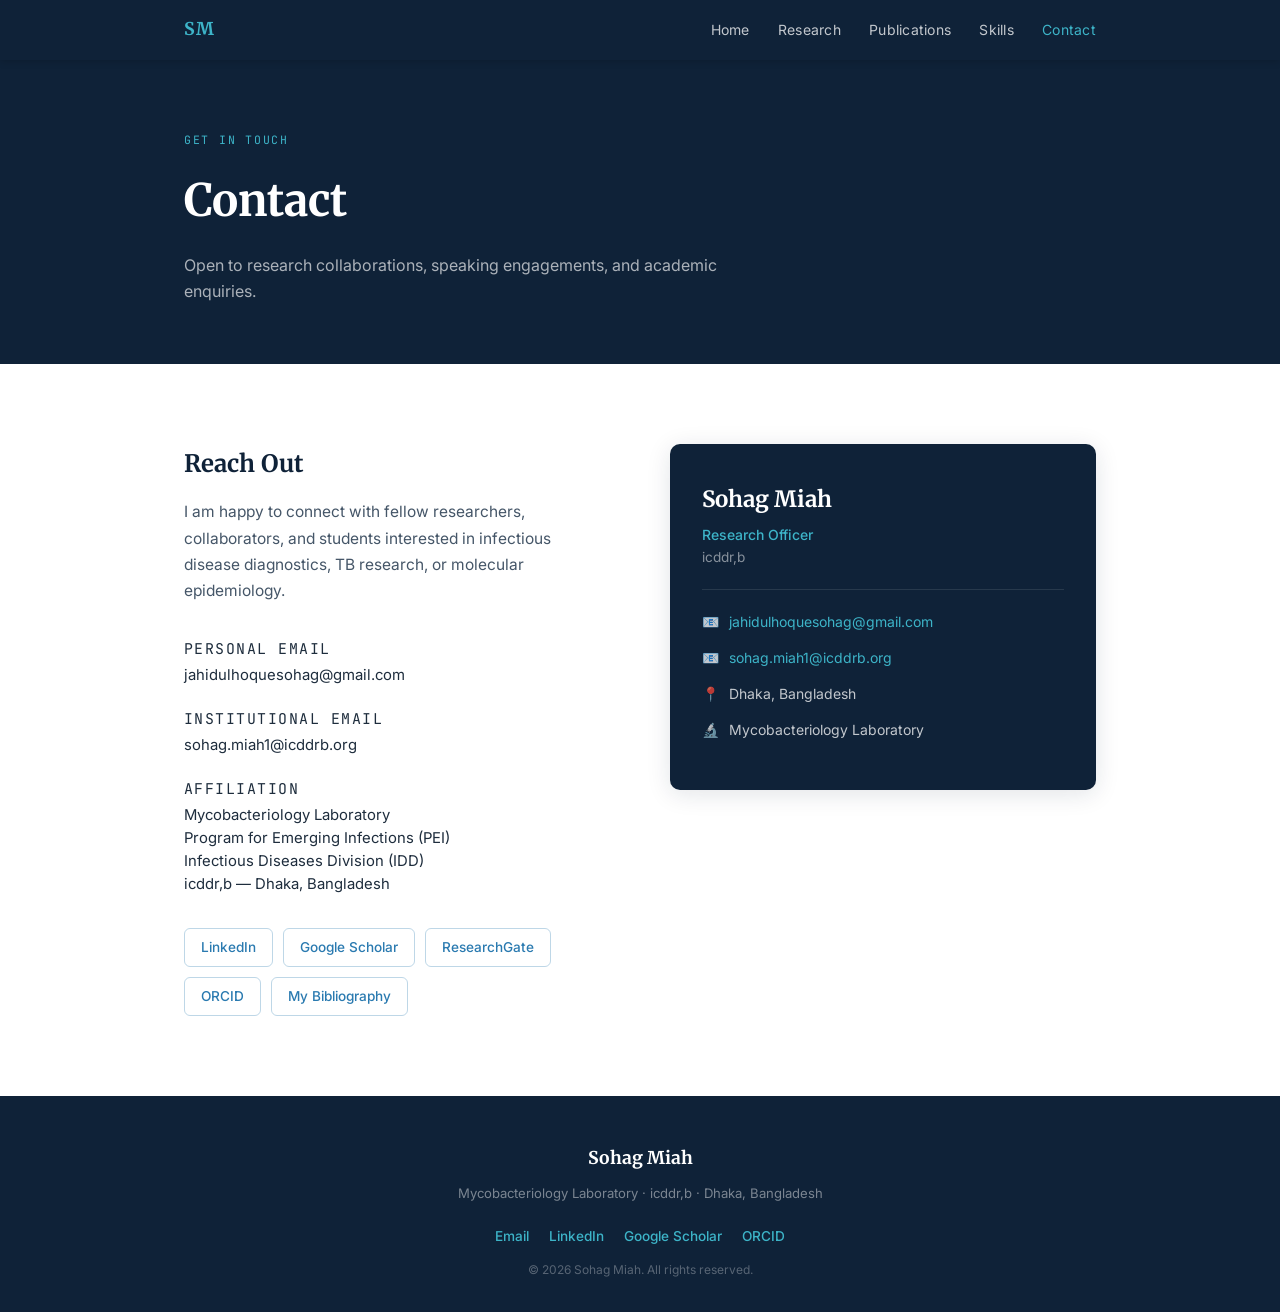
==== contact.html @ 63348c52 "Add files via upload" ====
<!DOCTYPE html>
<html lang="en">
<head>
  <meta charset="UTF-8" />
  <meta name="viewport" content="width=device-width, initial-scale=1.0"/>
  <title>Contact | Sohag Miah</title>
  <link rel="preconnect" href="https://fonts.googleapis.com">
  <link href="https://fonts.googleapis.com/css2?family=Merriweather:wght@300;400;700&family=Inter:wght@300;400;500;600&family=JetBrains+Mono:wght@400;500&display=swap" rel="stylesheet">
  <link rel="stylesheet" href="styles.css" />
</head>
<body>

  <header class="site-header">
    <nav class="nav-inner">
      <div class="nav-brand">SM</div>
      <ul class="nav-links">
        <li><a href="index.html">Home</a></li>
        <li><a href="research.html">Research</a></li>
        <li><a href="publications.html">Publications</a></li>
        <li><a href="skills.html">Skills</a></li>
        <li><a href="contact.html" class="active">Contact</a></li>
      </ul>
      <button class="nav-toggle" onclick="toggleMenu()">☰</button>
    </nav>
  </header>

  <section class="page-hero">
    <div class="container">
      <div class="section-eyebrow">Get in Touch</div>
      <h1>Contact</h1>
      <p class="page-subtitle">Open to research collaborations, speaking engagements, and academic enquiries.</p>
    </div>
  </section>

  <section class="section">
    <div class="container">
      <div class="contact-grid">

        <div class="contact-info">
          <h2>Reach Out</h2>
          <p>I am happy to connect with fellow researchers, collaborators, and students interested in infectious disease diagnostics, TB research, or molecular epidemiology.</p>

          <div class="contact-items">
            <div class="contact-item">
              <span class="contact-label">Personal Email</span>
              <a href="mailto:jahidulhoquesohag@gmail.com">jahidulhoquesohag@gmail.com</a>
            </div>
            <div class="contact-item">
              <span class="contact-label">Institutional Email</span>
              <a href="mailto:sohag.miah1@icddrb.org">sohag.miah1@icddrb.org</a>
            </div>
            <div class="contact-item">
              <span class="contact-label">Affiliation</span>
              <span>Mycobacteriology Laboratory<br>Program for Emerging Infections (PEI)<br>Infectious Diseases Division (IDD)<br>icddr,b — Dhaka, Bangladesh</span>
            </div>
          </div>

          <div class="social-links">
            <a href="#" class="social-btn">LinkedIn</a>
            <a href="#" class="social-btn">Google Scholar</a>
            <a href="#" class="social-btn">ResearchGate</a>
            <a href="#" class="social-btn">ORCID</a>
            <a href="#" class="social-btn">My Bibliography</a>
          </div>
        </div>

        <div class="contact-card">
          <div class="vcard">
            <div class="vcard-name">Sohag Miah</div>
            <div class="vcard-title">Research Officer</div>
            <div class="vcard-org">icddr,b</div>
            <div class="vcard-divider"></div>
            <div class="vcard-field">
              <span>📧</span>
              <a href="mailto:jahidulhoquesohag@gmail.com">jahidulhoquesohag@gmail.com</a>
            </div>
            <div class="vcard-field">
              <span>📧</span>
              <a href="mailto:sohag.miah1@icddrb.org">sohag.miah1@icddrb.org</a>
            </div>
            <div class="vcard-field">
              <span>📍</span>
              <span>Dhaka, Bangladesh</span>
            </div>
            <div class="vcard-field">
              <span>🔬</span>
              <span>Mycobacteriology Laboratory</span>
            </div>
          </div>
        </div>

      </div>
    </div>
  </section>

  <footer class="site-footer">
    <div class="container footer-inner">
      <div class="footer-name">Sohag Miah</div>
      <div class="footer-affil">Mycobacteriology Laboratory · icddr,b · Dhaka, Bangladesh</div>
      <div class="footer-links">
        <a href="mailto:jahidulhoquesohag@gmail.com">Email</a>
        <a href="#">LinkedIn</a>
        <a href="#">Google Scholar</a>
        <a href="#">ORCID</a>
      </div>
      <div class="footer-copy">© 2026 Sohag Miah. All rights reserved.</div>
    </div>
  </footer>
  <script src="script.js"></script>
</body>
</html>
---- styles.css ----
/* ============================================
   SOHAG MIAH PORTFOLIO — styles.css
   Palette: deep navy · slate blue · teal accent · warm white
   Type: Merriweather (display) · Inter (body) · JetBrains Mono (code/labels)
   ============================================ */

:root {
  --navy:    #0f2238;
  --blue:    #1a3a5c;
  --accent:  #2a7ab0;
  --teal:    #3db4c8;
  --light:   #f4f7fb;
  --white:   #ffffff;
  --muted:   #6b7a8d;
  --border:  #d8e3ed;
  --text:    #1e2d3d;
  --text-sm: #455668;

  --ff-display: 'Merriweather', Georgia, serif;
  --ff-body:    'Inter', system-ui, sans-serif;
  --ff-mono:    'JetBrains Mono', monospace;

  --radius: 6px;
  --shadow: 0 2px 16px rgba(15,34,56,0.08);
  --shadow-md: 0 4px 24px rgba(15,34,56,0.12);
}

*, *::before, *::after { box-sizing: border-box; margin: 0; padding: 0; }

html { scroll-behavior: smooth; }

body {
  font-family: var(--ff-body);
  color: var(--text);
  background: var(--white);
  line-height: 1.7;
  font-size: 16px;
}

a { color: var(--accent); text-decoration: none; }
a:hover { text-decoration: underline; }

img { max-width: 100%; display: block; }

/* ---- UTILITY ---- */
.container {
  max-width: 960px;
  margin: 0 auto;
  padding: 0 24px;
}

.section {
  padding: 80px 0;
}

.section-eyebrow {
  font-family: var(--ff-mono);
  font-size: 0.72rem;
  letter-spacing: 0.15em;
  text-transform: uppercase;
  color: var(--teal);
  margin-bottom: 12px;
}

/* ---- BUTTONS ---- */
.btn-primary {
  display: inline-block;
  background: var(--accent);
  color: var(--white);
  padding: 11px 28px;
  border-radius: var(--radius);
  font-family: var(--ff-body);
  font-size: 0.9rem;
  font-weight: 500;
  transition: background 0.2s;
}
.btn-primary:hover { background: var(--blue); text-decoration: none; }

.btn-ghost {
  display: inline-block;
  border: 1.5px solid var(--accent);
  color: var(--accent);
  padding: 10px 26px;
  border-radius: var(--radius);
  font-size: 0.9rem;
  font-weight: 500;
  transition: all 0.2s;
}
.btn-ghost:hover { background: var(--accent); color: var(--white); text-decoration: none; }

.inline-link {
  color: var(--accent);
  font-weight: 500;
  font-size: 0.95rem;
}
.inline-link:hover { text-decoration: underline; }

/* ============================================
   HEADER / NAV
   ============================================ */
.site-header {
  position: sticky;
  top: 0;
  z-index: 100;
  background: var(--navy);
  box-shadow: 0 1px 8px rgba(0,0,0,0.18);
}

.nav-inner {
  max-width: 960px;
  margin: 0 auto;
  padding: 0 24px;
  display: flex;
  align-items: center;
  justify-content: space-between;
  height: 60px;
}

.nav-brand {
  font-family: var(--ff-display);
  font-size: 1.1rem;
  font-weight: 700;
  color: var(--teal);
  letter-spacing: 0.04em;
}

.nav-links {
  display: flex;
  gap: 28px;
  list-style: none;
}

.nav-links a {
  color: rgba(255,255,255,0.75);
  font-size: 0.875rem;
  font-weight: 400;
  letter-spacing: 0.02em;
  transition: color 0.15s;
}
.nav-links a:hover,
.nav-links a.active {
  color: var(--white);
  text-decoration: none;
}
.nav-links a.active {
  color: var(--teal);
}

.nav-toggle {
  display: none;
  background: none;
  border: none;
  color: var(--white);
  font-size: 1.4rem;
  cursor: pointer;
}

/* ============================================
   HERO (Homepage)
   ============================================ */
.hero {
  background: linear-gradient(135deg, var(--navy) 0%, var(--blue) 100%);
  color: var(--white);
  padding: 100px 24px 80px;
  display: flex;
  align-items: center;
  justify-content: center;
  gap: 60px;
  min-height: 88vh;
  position: relative;
  overflow: hidden;
}

.hero::before {
  content: '';
  position: absolute;
  inset: 0;
  background: radial-gradient(ellipse 60% 60% at 80% 50%, rgba(61,180,200,0.08) 0%, transparent 70%);
  pointer-events: none;
}

.hero-content {
  max-width: 600px;
  z-index: 1;
}

.hero-label {
  font-family: var(--ff-mono);
  font-size: 0.72rem;
  letter-spacing: 0.14em;
  text-transform: uppercase;
  color: var(--teal);
  margin-bottom: 20px;
}

.hero-name {
  font-family: var(--ff-display);
  font-size: clamp(2.4rem, 6vw, 3.8rem);
  font-weight: 700;
  line-height: 1.15;
  margin-bottom: 20px;
  letter-spacing: -0.02em;
}

.hero-tagline {
  font-size: 1.05rem;
  color: rgba(255,255,255,0.75);
  line-height: 1.7;
  margin-bottom: 36px;
  max-width: 480px;
}

.hero-links {
  display: flex;
  gap: 14px;
  flex-wrap: wrap;
  margin-bottom: 32px;
}

.hero-affiliations {
  display: flex;
  gap: 10px;
  flex-wrap: wrap;
}

.affil-tag {
  font-family: var(--ff-mono);
  font-size: 0.7rem;
  letter-spacing: 0.06em;
  color: rgba(255,255,255,0.5);
  border: 1px solid rgba(255,255,255,0.18);
  padding: 4px 10px;
  border-radius: 3px;
}

.hero-dna {
  width: 120px;
  opacity: 0.5;
  flex-shrink: 0;
  animation: float 6s ease-in-out infinite;
}

.dna-svg { height: 300px; }

@keyframes float {
  0%, 100% { transform: translateY(0); }
  50% { transform: translateY(-12px); }
}

/* ============================================
   STATS BAR
   ============================================ */
.stats-bar {
  background: var(--light);
  border-bottom: 1px solid var(--border);
  display: flex;
  justify-content: center;
  align-items: center;
  flex-wrap: wrap;
  gap: 0;
  padding: 28px 24px;
}

.stat-item {
  display: flex;
  flex-direction: column;
  align-items: center;
  padding: 0 40px;
}

.stat-num {
  font-family: var(--ff-display);
  font-size: 2rem;
  font-weight: 700;
  color: var(--blue);
  line-height: 1;
}

.stat-label {
  font-family: var(--ff-mono);
  font-size: 0.68rem;
  letter-spacing: 0.1em;
  text-transform: uppercase;
  color: var(--muted);
  margin-top: 4px;
}

.stat-divider {
  width: 1px;
  height: 36px;
  background: var(--border);
}

/* ============================================
   ABOUT SECTION
   ============================================ */
.about-snap {
  background: var(--white);
}

.about-grid {
  display: grid;
  grid-template-columns: 1fr 1fr;
  gap: 60px;
  align-items: start;
}

.about-text h2 {
  font-family: var(--ff-display);
  font-size: 1.6rem;
  font-weight: 700;
  line-height: 1.35;
  color: var(--navy);
  margin-bottom: 20px;
}

.about-text p {
  color: var(--text-sm);
  margin-bottom: 14px;
  font-size: 0.97rem;
}

.about-edu h3 {
  font-family: var(--ff-display);
  font-size: 1rem;
  font-weight: 700;
  color: var(--navy);
  margin-bottom: 16px;
  padding-bottom: 8px;
  border-bottom: 2px solid var(--teal);
  display: inline-block;
}

.edu-card {
  background: var(--light);
  border-left: 3px solid var(--accent);
  padding: 16px 18px;
  border-radius: 0 var(--radius) var(--radius) 0;
  margin-bottom: 14px;
}

.edu-degree {
  font-weight: 600;
  font-size: 0.93rem;
  color: var(--navy);
  margin-bottom: 4px;
}

.edu-inst {
  font-size: 0.875rem;
  color: var(--text-sm);
  margin-bottom: 4px;
}

.edu-meta {
  font-family: var(--ff-mono);
  font-size: 0.72rem;
  color: var(--muted);
}

/* ============================================
   PROJECT CARDS (Homepage teaser)
   ============================================ */
.projects-teaser {
  background: var(--light);
}

.projects-teaser h2 {
  font-family: var(--ff-display);
  font-size: 1.65rem;
  color: var(--navy);
  margin-bottom: 32px;
}

.project-cards {
  display: grid;
  grid-template-columns: repeat(3, 1fr);
  gap: 20px;
}

.proj-card {
  background: var(--white);
  border: 1px solid var(--border);
  border-radius: var(--radius);
  padding: 28px 24px;
  box-shadow: var(--shadow);
  transition: box-shadow 0.2s, transform 0.2s;
}

.proj-card:hover {
  box-shadow: var(--shadow-md);
  transform: translateY(-2px);
}

.proj-acronym {
  font-family: var(--ff-mono);
  font-size: 0.8rem;
  font-weight: 500;
  letter-spacing: 0.08em;
  color: var(--teal);
  background: rgba(61,180,200,0.08);
  display: inline-block;
  padding: 4px 10px;
  border-radius: 3px;
  margin-bottom: 14px;
}

.proj-card p {
  font-size: 0.875rem;
  color: var(--text-sm);
  line-height: 1.65;
}

/* ============================================
   PAGE HERO (inner pages)
   ============================================ */
.page-hero {
  background: var(--navy);
  color: var(--white);
  padding: 70px 24px 60px;
}

.page-hero h1 {
  font-family: var(--ff-display);
  font-size: clamp(1.8rem, 4vw, 2.8rem);
  font-weight: 700;
  margin-bottom: 14px;
  margin-top: 8px;
}

.page-subtitle {
  color: rgba(255,255,255,0.65);
  max-width: 580px;
  font-size: 1rem;
  line-height: 1.65;
}

/* ============================================
   RESEARCH TIMELINE
   ============================================ */
.timeline {
  display: flex;
  flex-direction: column;
  gap: 0;
}

.tl-entry {
  display: grid;
  grid-template-columns: 180px 1fr;
  gap: 32px;
  border-left: 2px solid var(--border);
  padding: 0 0 56px 32px;
  position: relative;
  margin-left: 180px;
}

.tl-entry::before {
  content: '';
  position: absolute;
  left: -7px;
  top: 6px;
  width: 12px;
  height: 12px;
  border-radius: 50%;
  background: var(--accent);
  border: 2px solid var(--white);
  box-shadow: 0 0 0 2px var(--accent);
}

.tl-meta {
  position: absolute;
  left: -220px;
  top: 0;
  width: 180px;
  text-align: right;
}

.tl-date {
  font-family: var(--ff-mono);
  font-size: 0.72rem;
  color: var(--muted);
  display: block;
  margin-bottom: 6px;
}

.tl-badge {
  display: inline-block;
  font-family: var(--ff-mono);
  font-size: 0.65rem;
  letter-spacing: 0.08em;
  text-transform: uppercase;
  padding: 2px 8px;
  border-radius: 3px;
}

.tl-badge.current {
  background: rgba(61,180,200,0.15);
  color: var(--teal);
}

.tl-body { }

.tl-title {
  font-family: var(--ff-display);
  font-size: 1.2rem;
  font-weight: 700;
  color: var(--navy);
  margin-bottom: 4px;
}

.tl-org {
  font-size: 0.9rem;
  font-weight: 500;
  color: var(--accent);
  margin-bottom: 4px;
}

.tl-supervisor {
  font-family: var(--ff-mono);
  font-size: 0.72rem;
  color: var(--muted);
  margin-bottom: 20px;
}

.tl-body h4 {
  font-size: 0.8rem;
  font-weight: 600;
  text-transform: uppercase;
  letter-spacing: 0.06em;
  color: var(--muted);
  margin-bottom: 12px;
  margin-top: 20px;
}

.project-list {
  display: flex;
  flex-direction: column;
  gap: 12px;
}

.project-item {
  background: var(--light);
  border-left: 3px solid var(--teal);
  padding: 14px 16px;
  border-radius: 0 var(--radius) var(--radius) 0;
}

.pi-acronym {
  font-family: var(--ff-mono);
  font-size: 0.7rem;
  font-weight: 500;
  letter-spacing: 0.08em;
  color: var(--teal);
  margin-bottom: 6px;
  text-transform: uppercase;
}

.project-item p {
  font-size: 0.875rem;
  color: var(--text-sm);
  line-height: 1.6;
}

/* ============================================
   PUBLICATIONS
   ============================================ */
.pub-section-title {
  font-family: var(--ff-display);
  font-size: 1.2rem;
  color: var(--navy);
  margin-bottom: 24px;
  padding-bottom: 10px;
  border-bottom: 2px solid var(--border);
}

.pub-list {
  display: flex;
  flex-direction: column;
  gap: 20px;
}

.pub-card {
  display: flex;
  gap: 20px;
  background: var(--light);
  border: 1px solid var(--border);
  border-radius: var(--radius);
  padding: 24px;
}

.pub-number {
  font-family: var(--ff-display);
  font-size: 1.6rem;
  font-weight: 700;
  color: var(--accent);
  min-width: 36px;
  line-height: 1;
  padding-top: 4px;
}

.pub-number.conf {
  font-size: 1rem;
}

.pub-content { flex: 1; }

.pub-status {
  font-family: var(--ff-mono);
  font-size: 0.68rem;
  letter-spacing: 0.08em;
  text-transform: uppercase;
  display: inline-block;
  padding: 3px 9px;
  border-radius: 3px;
  margin-bottom: 10px;
}

.pub-status.published {
  background: rgba(42,122,176,0.12);
  color: var(--accent);
}

.pub-status.review {
  background: rgba(200,150,30,0.12);
  color: #996a00;
}

.pub-status.conf-badge {
  background: rgba(61,180,200,0.12);
  color: var(--teal);
}

.pub-authors {
  font-size: 0.875rem;
  color: var(--muted);
  margin-bottom: 6px;
  line-height: 1.55;
}

.pub-title {
  font-family: var(--ff-display);
  font-size: 0.95rem;
  font-weight: 700;
  color: var(--navy);
  line-height: 1.5;
  margin-bottom: 6px;
}

.pub-journal {
  font-size: 0.85rem;
  color: var(--muted);
  font-style: italic;
  margin-bottom: 12px;
}

.pub-tags {
  display: flex;
  flex-wrap: wrap;
  gap: 6px;
}

.tag {
  font-family: var(--ff-mono);
  font-size: 0.65rem;
  letter-spacing: 0.04em;
  color: var(--accent);
  border: 1px solid rgba(42,122,176,0.3);
  padding: 2px 8px;
  border-radius: 3px;
}

.scholar-links {
  margin-top: 48px;
  padding-top: 32px;
  border-top: 1px solid var(--border);
}

.scholar-links p {
  font-size: 0.875rem;
  color: var(--muted);
  margin-bottom: 14px;
}

.scholar-btns {
  display: flex;
  flex-wrap: wrap;
  gap: 12px;
}

/* ============================================
   SKILLS
   ============================================ */
.skills-grid {
  display: grid;
  grid-template-columns: repeat(3, 1fr);
  gap: 24px;
}

.skill-group {
  background: var(--light);
  border: 1px solid var(--border);
  border-radius: var(--radius);
  padding: 28px 24px;
}

.skill-icon {
  font-size: 1.8rem;
  margin-bottom: 14px;
}

.skill-group h3 {
  font-family: var(--ff-display);
  font-size: 1rem;
  font-weight: 700;
  color: var(--navy);
  margin-bottom: 14px;
  padding-bottom: 8px;
  border-bottom: 1px solid var(--border);
}

.skill-list {
  list-style: none;
  display: flex;
  flex-direction: column;
  gap: 7px;
}

.skill-list li {
  font-size: 0.875rem;
  color: var(--text-sm);
  padding-left: 14px;
  position: relative;
}

.skill-list li::before {
  content: '—';
  position: absolute;
  left: 0;
  color: var(--teal);
  font-size: 0.75rem;
}

/* ============================================
   CONTACT
   ============================================ */
.contact-grid {
  display: grid;
  grid-template-columns: 1fr 1fr;
  gap: 60px;
  align-items: start;
}

.contact-info h2 {
  font-family: var(--ff-display);
  font-size: 1.5rem;
  color: var(--navy);
  margin-bottom: 14px;
}

.contact-info > p {
  color: var(--text-sm);
  margin-bottom: 32px;
  font-size: 0.97rem;
  line-height: 1.7;
}

.contact-items {
  display: flex;
  flex-direction: column;
  gap: 20px;
  margin-bottom: 32px;
}

.contact-item {
  display: flex;
  flex-direction: column;
  gap: 4px;
}

.contact-label {
  font-family: var(--ff-mono);
  font-size: 0.68rem;
  letter-spacing: 0.1em;
  text-transform: uppercase;
  color: var(--muted);
}

.contact-item a,
.contact-item span {
  font-size: 0.93rem;
  color: var(--text);
  line-height: 1.55;
}

.contact-item a:hover { color: var(--accent); }

.social-links {
  display: flex;
  flex-wrap: wrap;
  gap: 10px;
}

.social-btn {
  font-size: 0.85rem;
  font-weight: 500;
  color: var(--accent);
  border: 1.5px solid rgba(42,122,176,0.3);
  padding: 7px 16px;
  border-radius: var(--radius);
  transition: all 0.2s;
}

.social-btn:hover {
  background: var(--accent);
  color: var(--white);
  text-decoration: none;
}

.vcard {
  background: var(--navy);
  color: var(--white);
  border-radius: 10px;
  padding: 36px 32px;
  box-shadow: var(--shadow-md);
}

.vcard-name {
  font-family: var(--ff-display);
  font-size: 1.4rem;
  font-weight: 700;
  margin-bottom: 4px;
}

.vcard-title {
  font-size: 0.875rem;
  color: var(--teal);
  font-weight: 500;
}

.vcard-org {
  font-size: 0.85rem;
  color: rgba(255,255,255,0.5);
  margin-bottom: 4px;
}

.vcard-divider {
  height: 1px;
  background: rgba(255,255,255,0.1);
  margin: 20px 0;
}

.vcard-field {
  display: flex;
  align-items: flex-start;
  gap: 10px;
  margin-bottom: 12px;
  font-size: 0.875rem;
  color: rgba(255,255,255,0.75);
}

.vcard-field a { color: var(--teal); }
.vcard-field a:hover { color: var(--white); }

/* ============================================
   FOOTER
   ============================================ */
.site-footer {
  background: var(--navy);
  color: rgba(255,255,255,0.6);
  padding: 48px 0 32px;
}

.footer-inner {
  display: flex;
  flex-direction: column;
  align-items: center;
  gap: 8px;
  text-align: center;
}

.footer-name {
  font-family: var(--ff-display);
  font-size: 1.1rem;
  font-weight: 700;
  color: var(--white);
}

.footer-affil {
  font-size: 0.82rem;
  color: rgba(255,255,255,0.45);
}

.footer-links {
  display: flex;
  gap: 20px;
  flex-wrap: wrap;
  justify-content: center;
  margin: 12px 0 4px;
}

.footer-links a {
  color: var(--teal);
  font-size: 0.85rem;
  font-weight: 500;
}

.footer-links a:hover { text-decoration: underline; }

.footer-copy {
  font-size: 0.75rem;
  color: rgba(255,255,255,0.3);
}

/* ============================================
   RESPONSIVE
   ============================================ */
@media (max-width: 768px) {
  .nav-links { display: none; }
  .nav-links.open {
    display: flex;
    flex-direction: column;
    position: absolute;
    top: 60px;
    left: 0;
    right: 0;
    background: var(--navy);
    padding: 16px 24px;
    gap: 14px;
    border-top: 1px solid rgba(255,255,255,0.08);
    z-index: 99;
  }
  .nav-toggle { display: block; }

  .hero {
    flex-direction: column;
    padding: 60px 24px;
    min-height: auto;
    text-align: center;
  }
  .hero-links { justify-content: center; }
  .hero-affiliations { justify-content: center; }
  .hero-dna { display: none; }

  .stats-bar { padding: 20px 12px; }
  .stat-item { padding: 0 16px; }
  .stat-divider { display: none; }

  .about-grid { grid-template-columns: 1fr; gap: 36px; }
  .project-cards { grid-template-columns: 1fr; }
  .skills-grid { grid-template-columns: 1fr 1fr; }
  .contact-grid { grid-template-columns: 1fr; gap: 36px; }

  .tl-entry {
    margin-left: 0;
    grid-template-columns: 1fr;
    padding-left: 24px;
  }
  .tl-meta {
    position: static;
    width: auto;
    text-align: left;
    margin-bottom: 8px;
  }

  .scholar-btns { flex-direction: column; }
}

@media (max-width: 480px) {
  .skills-grid { grid-template-columns: 1fr; }
  .pub-card { flex-direction: column; }
  .pub-number { font-size: 1rem; }
}
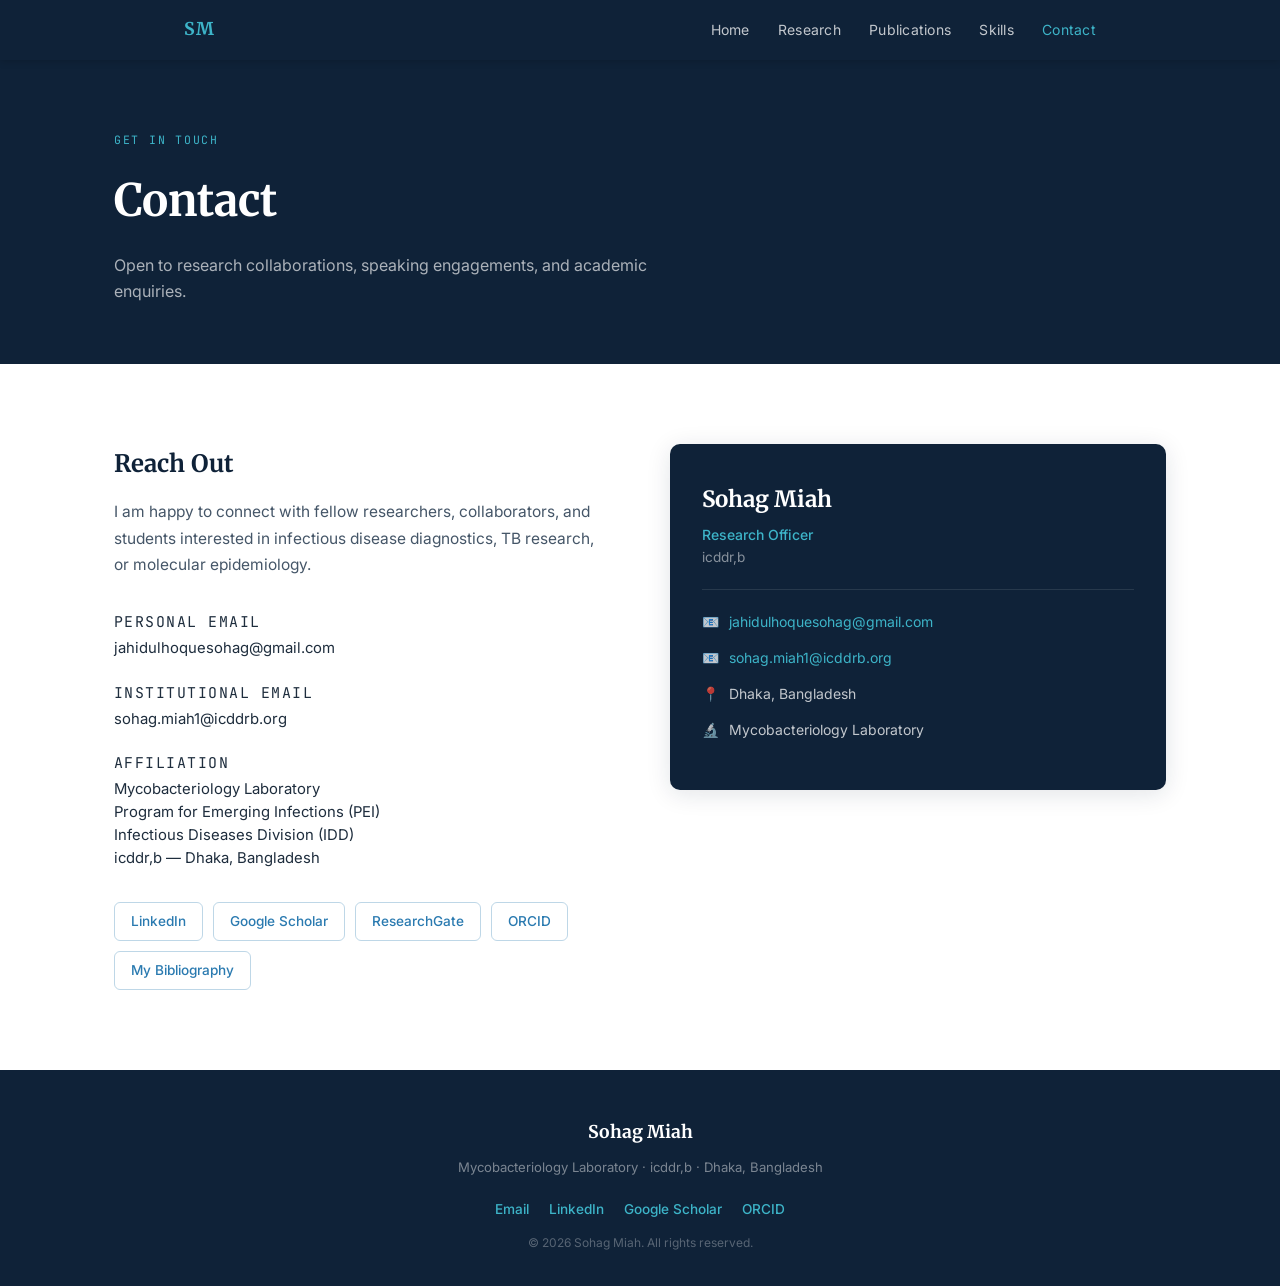
==== commit bdbedbb6: "Update contact.html" ====
--- a/contact.html
+++ b/contact.html
@@ -56,11 +56,11 @@
           </div>
 
           <div class="social-links">
-            <a href="#" class="social-btn">LinkedIn</a>
-            <a href="#" class="social-btn">Google Scholar</a>
-            <a href="#" class="social-btn">ResearchGate</a>
-            <a href="#" class="social-btn">ORCID</a>
-            <a href="#" class="social-btn">My Bibliography</a>
+            <a href="https://www.linkedin.com/in/sohag-miah1/" class="social-btn">LinkedIn</a>
+            <a href="https://scholar.google.com/citations?user=pTlmnM4AAAAJ&hl=en" class="social-btn">Google Scholar</a>
+            <a href="https://www.researchgate.net/profile/Sohag-Miah-5" class="social-btn">ResearchGate</a>
+            <a href="https://orcid.org/my-orcid?orcid=0000-0002-3999-5784" class="social-btn">ORCID</a>
+            <a href="https://www.ncbi.nlm.nih.gov/myncbi/collections/mybibliography/" class="social-btn">My Bibliography</a>
           </div>
         </div>
 
--- a/styles.css
+++ b/styles.css
@@ -44,7 +44,7 @@
 
 /* ---- UTILITY ---- */
 .container {
-  max-width: 960px;
+  max-width: 1100px;
   margin: 0 auto;
   padding: 0 24px;
 }
@@ -246,7 +246,28 @@
   0%, 100% { transform: translateY(0); }
   50% { transform: translateY(-12px); }
 }
-
+.dna-svg { height: 300px; }
+
+@keyframes float {
+  0%, 100% { transform: translateY(0); }
+  50% { transform: translateY(-12px); }
+}
+
+/* ---- PROFILE PHOTO ---- */
+.hero-photo {
+  flex-shrink: 0;
+  z-index: 1;
+}
+
+.hero-photo img {
+  width: 300px;
+  height: 300px;
+  border-radius: 50%;
+  object-fit: contain;
+   background: #ffffff;
+  border: 4px solid var(--teal);
+  box-shadow: 0 0 0 8px rgba(61, 180, 200, 0.15);
+}
 /* ============================================
    STATS BAR
    ============================================ */
@@ -446,7 +467,7 @@
 
 .tl-entry {
   display: grid;
-  grid-template-columns: 180px 1fr;
+  grid-template-columns: 1fr;
   gap: 32px;
   border-left: 2px solid var(--border);
   padding: 0 0 56px 32px;
@@ -498,8 +519,9 @@
   color: var(--teal);
 }
 
-.tl-body { }
-
+.tl-body {
+  width: 100%;
+}
 .tl-title {
   font-family: var(--ff-display);
   font-size: 1.2rem;
@@ -536,12 +558,13 @@
   display: flex;
   flex-direction: column;
   gap: 12px;
+   width: 100%;
 }
 
 .project-item {
   background: var(--light);
   border-left: 3px solid var(--teal);
-  padding: 14px 16px;
+  padding: 18px 22px;
   border-radius: 0 var(--radius) var(--radius) 0;
 }
 
@@ -556,7 +579,7 @@
 }
 
 .project-item p {
-  font-size: 0.875rem;
+  font-size: 0.95rem;
   color: var(--text-sm);
   line-height: 1.6;
 }
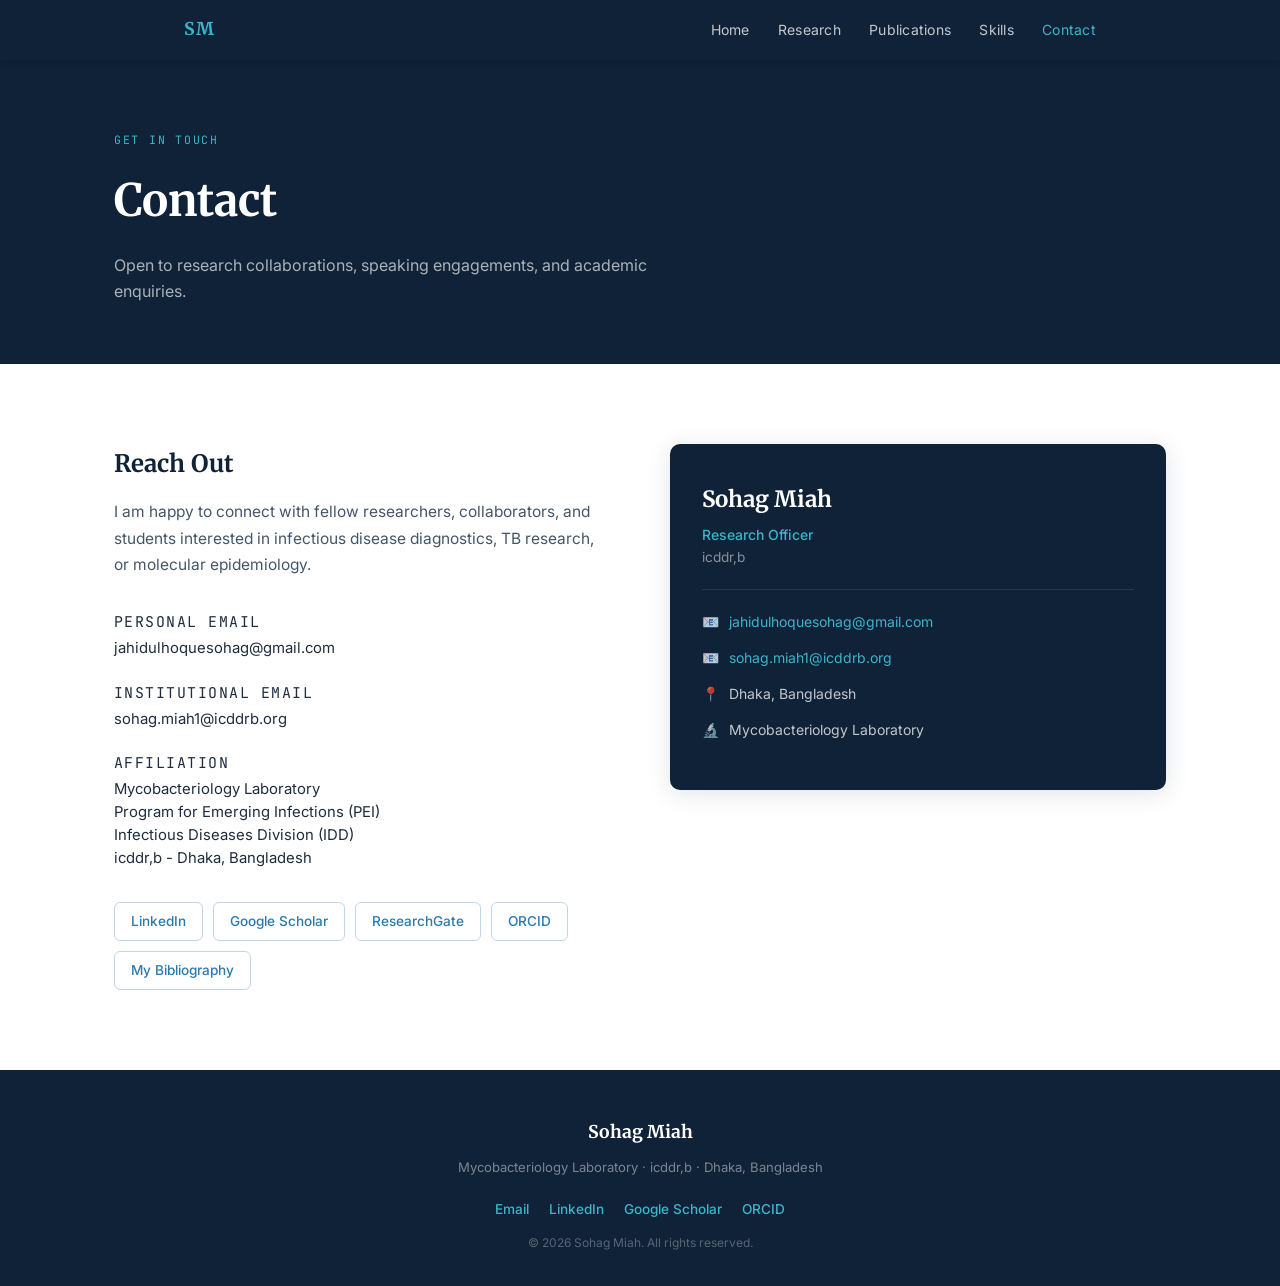
==== commit 043774be: "Update contact.html" ====
--- a/contact.html
+++ b/contact.html
@@ -51,7 +51,7 @@
             </div>
             <div class="contact-item">
               <span class="contact-label">Affiliation</span>
-              <span>Mycobacteriology Laboratory<br>Program for Emerging Infections (PEI)<br>Infectious Diseases Division (IDD)<br>icddr,b — Dhaka, Bangladesh</span>
+              <span>Mycobacteriology Laboratory<br>Program for Emerging Infections (PEI)<br>Infectious Diseases Division (IDD)<br>icddr,b - Dhaka, Bangladesh</span>
             </div>
           </div>
 
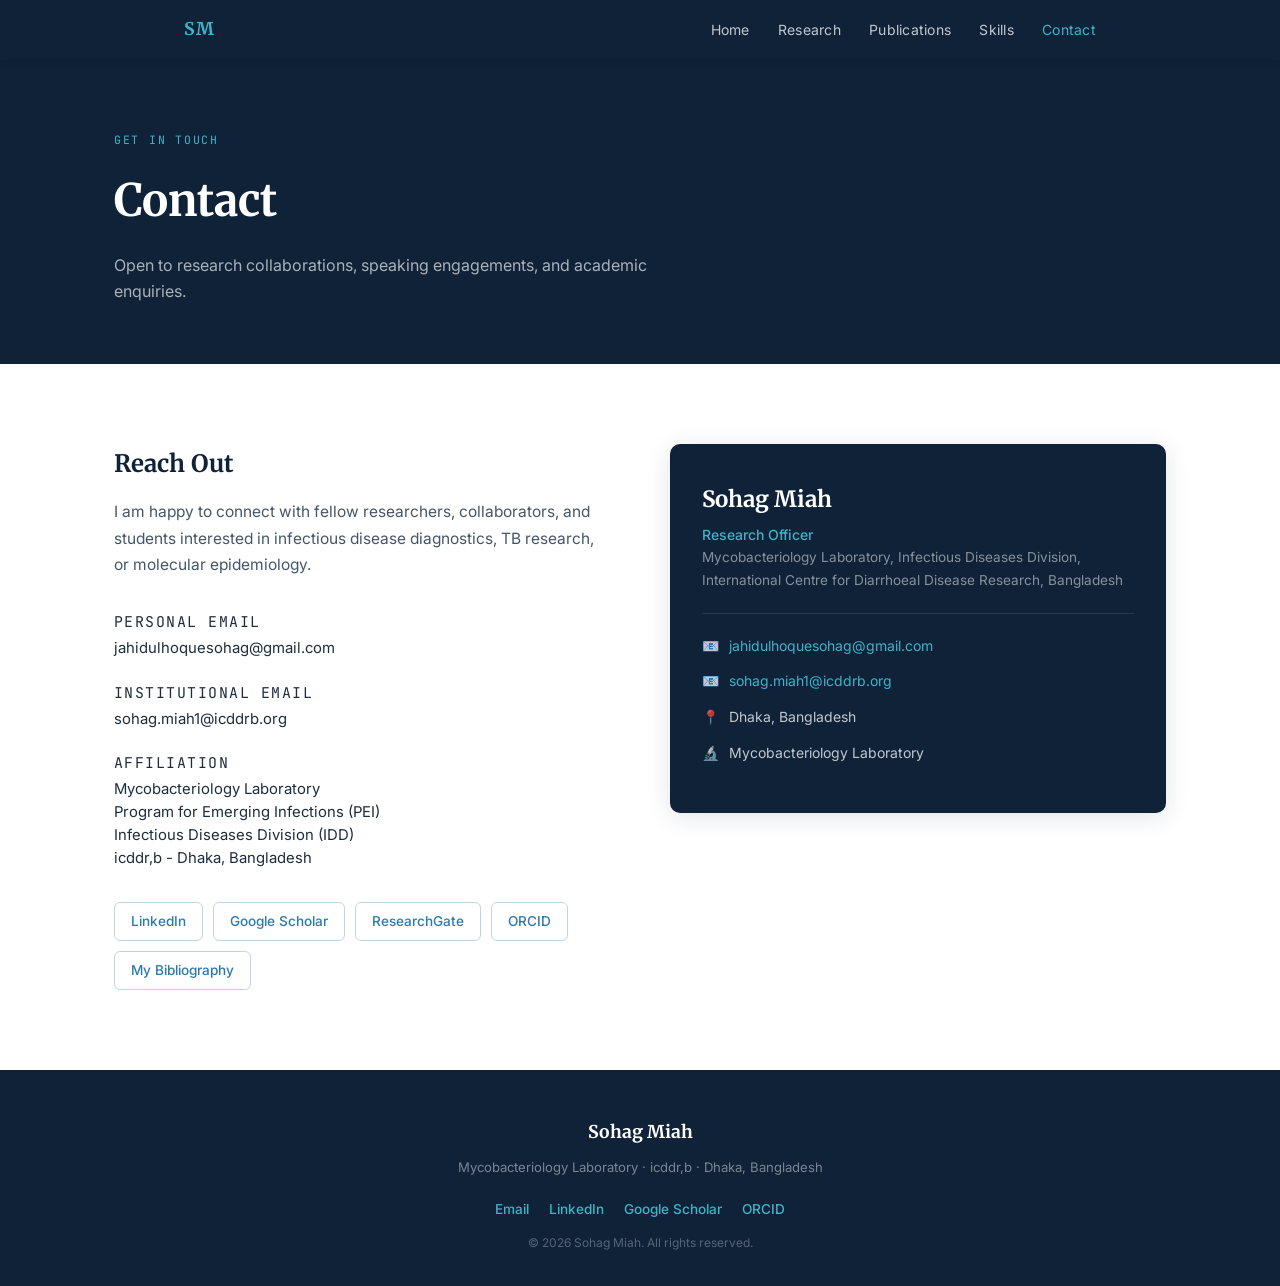
==== commit 88085939: "Update contact.html" ====
--- a/contact.html
+++ b/contact.html
@@ -68,7 +68,7 @@
           <div class="vcard">
             <div class="vcard-name">Sohag Miah</div>
             <div class="vcard-title">Research Officer</div>
-            <div class="vcard-org">icddr,b</div>
+            <div class="vcard-org">Mycobacteriology Laboratory, Infectious Diseases Division, International Centre for Diarrhoeal Disease Research, Bangladesh</div>
             <div class="vcard-divider"></div>
             <div class="vcard-field">
               <span>📧</span>
@@ -99,9 +99,9 @@
       <div class="footer-affil">Mycobacteriology Laboratory · icddr,b · Dhaka, Bangladesh</div>
       <div class="footer-links">
         <a href="mailto:jahidulhoquesohag@gmail.com">Email</a>
-        <a href="#">LinkedIn</a>
-        <a href="#">Google Scholar</a>
-        <a href="#">ORCID</a>
+        <a href="https://www.linkedin.com/in/sohag-miah1/">LinkedIn</a>
+        <a href="https://scholar.google.com/citations?user=pTlmnM4AAAAJ&hl=en">Google Scholar</a>
+        <a href="https://orcid.org/my-orcid?orcid=0000-0002-3999-5784">ORCID</a>
       </div>
       <div class="footer-copy">© 2026 Sohag Miah. All rights reserved.</div>
     </div>
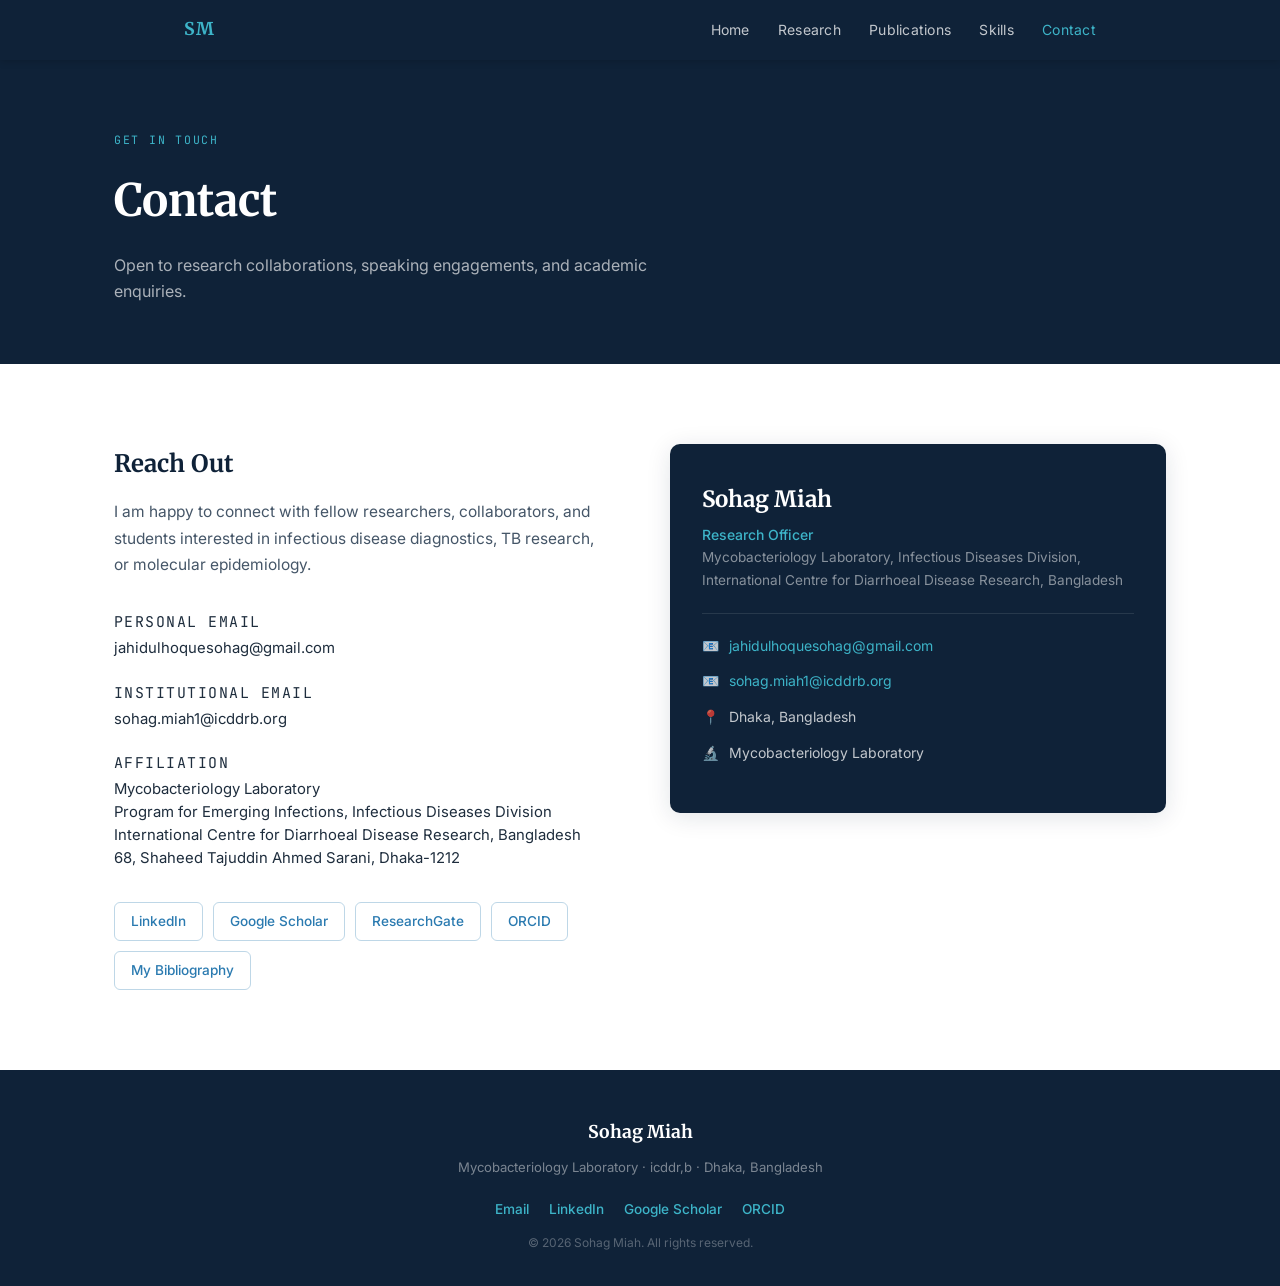
==== commit cc266192: "Update contact.html" ====
--- a/contact.html
+++ b/contact.html
@@ -51,7 +51,7 @@
             </div>
             <div class="contact-item">
               <span class="contact-label">Affiliation</span>
-              <span>Mycobacteriology Laboratory<br>Program for Emerging Infections (PEI)<br>Infectious Diseases Division (IDD)<br>icddr,b - Dhaka, Bangladesh</span>
+              <span>Mycobacteriology Laboratory<br>Program for Emerging Infections, Infectious Diseases Division<br>International Centre for Diarrhoeal Disease Research, Bangladesh<br>68, Shaheed Tajuddin Ahmed Sarani, Dhaka-1212</span>
             </div>
           </div>
 
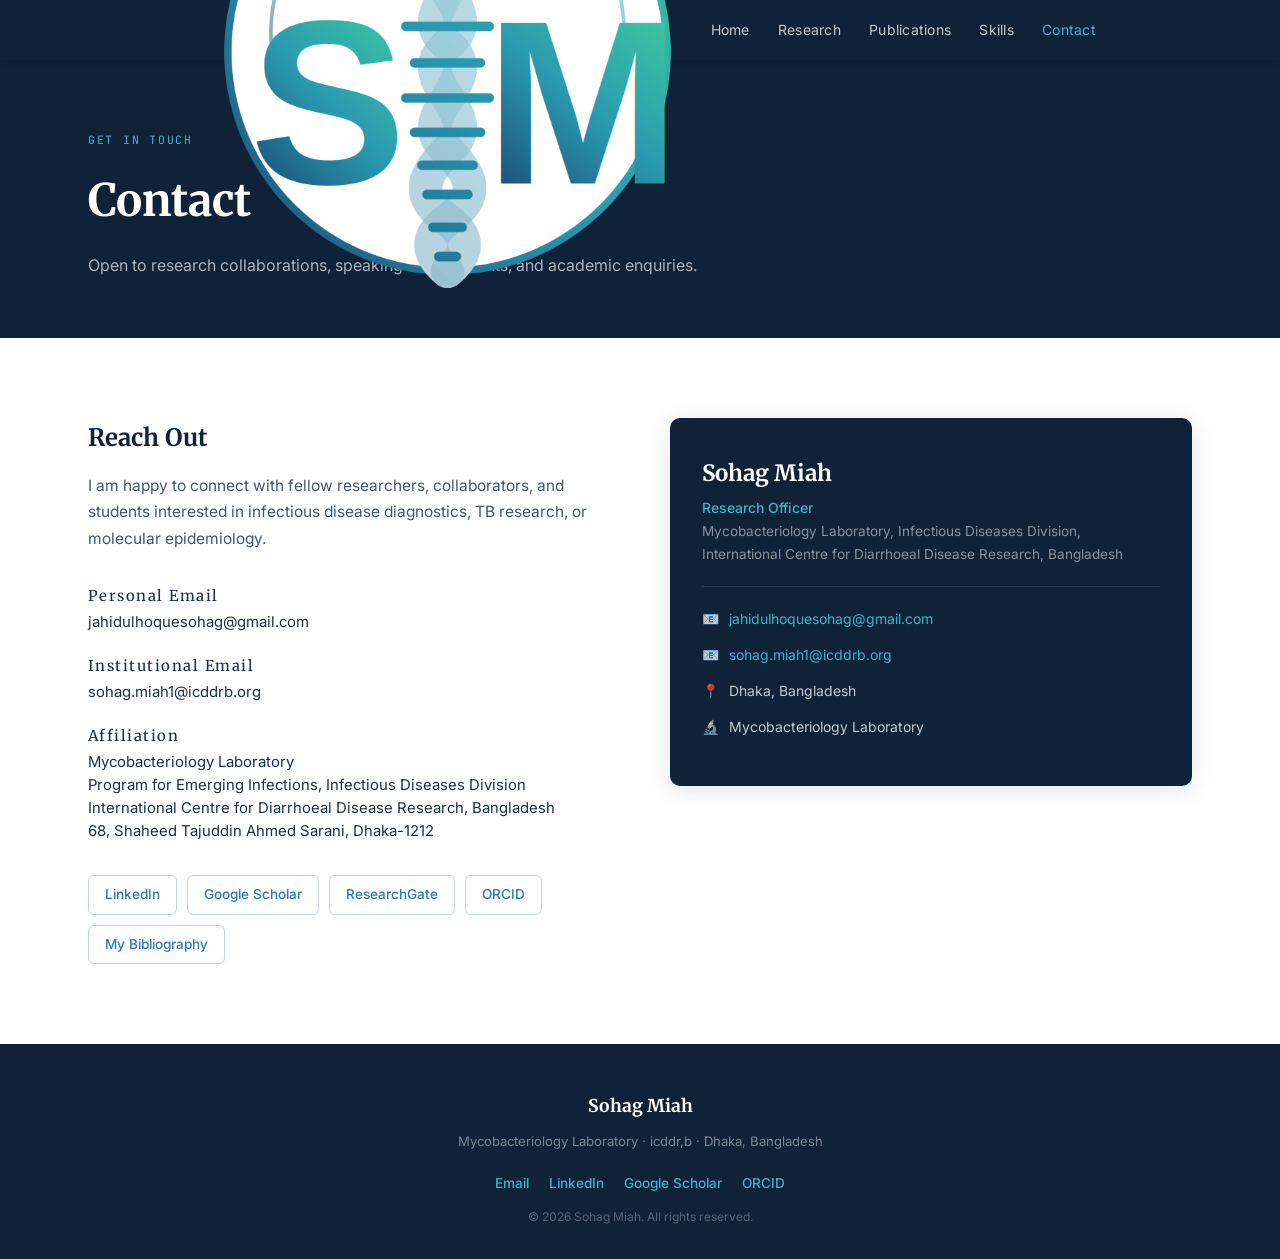
==== commit 022d3341: "Update contact.html" ====
--- a/contact.html
+++ b/contact.html
@@ -12,7 +12,7 @@
 
   <header class="site-header">
     <nav class="nav-inner">
-      <div class="nav-brand">SM</div>
+      <div class="nav-brand"><img src="logo.png" alt="Sohag Miah Logo" class="logo-img"></div>
       <ul class="nav-links">
         <li><a href="index.html">Home</a></li>
         <li><a href="research.html">Research</a></li>
--- a/styles.css
+++ b/styles.css
@@ -44,9 +44,9 @@
 
 /* ---- UTILITY ---- */
 .container {
-  max-width: 1100px;
+  max-width: 1200px;
   margin: 0 auto;
-  padding: 0 24px;
+  padding: 0 48px;
 }
 
 .section {
@@ -203,11 +203,11 @@
 }
 
 .hero-tagline {
-  font-size: 1.05rem;
+   font-size: 1rem;
   color: rgba(255,255,255,0.75);
-  line-height: 1.7;
+  line-height: 1.65;
   margin-bottom: 36px;
-  max-width: 480px;
+  max-width: 580px;
 }
 
 .hero-links {
@@ -321,26 +321,27 @@
 
 .about-grid {
   display: grid;
-  grid-template-columns: 1fr 1fr;
-  gap: 60px;
+  grid-template-columns: 1fr;
+  gap: 40px;
   align-items: start;
+  max-width: 100%;
 }
 
 .about-text h2 {
-  font-family: var(--ff-display);
-  font-size: 1.6rem;
-  font-weight: 700;
-  line-height: 1.35;
-  color: var(--navy);
+  font-size: 1.5rem;
+  font-family: var(--ff-display);
+  font-weight: 700;
+  line-height: 1.65;
   margin-bottom: 20px;
 }
 
 .about-text p {
   color: var(--text-sm);
   margin-bottom: 14px;
-  font-size: 0.97rem;
-}
-
+  font-size: 0.95rem;
+  line-height: 1.7;
+  text-align: justify;
+}
 .about-edu h3 {
   font-family: var(--ff-display);
   font-size: 1rem;
@@ -451,7 +452,6 @@
 
 .page-subtitle {
   color: rgba(255,255,255,0.65);
-  max-width: 580px;
   font-size: 1rem;
   line-height: 1.65;
 }
@@ -801,10 +801,10 @@
 }
 
 .contact-label {
-  font-family: var(--ff-mono);
+  font-family: var(--ff-display);
   font-size: 0.68rem;
   letter-spacing: 0.1em;
-  text-transform: uppercase;
+  text-transform: capitalize;
   color: var(--muted);
 }
 
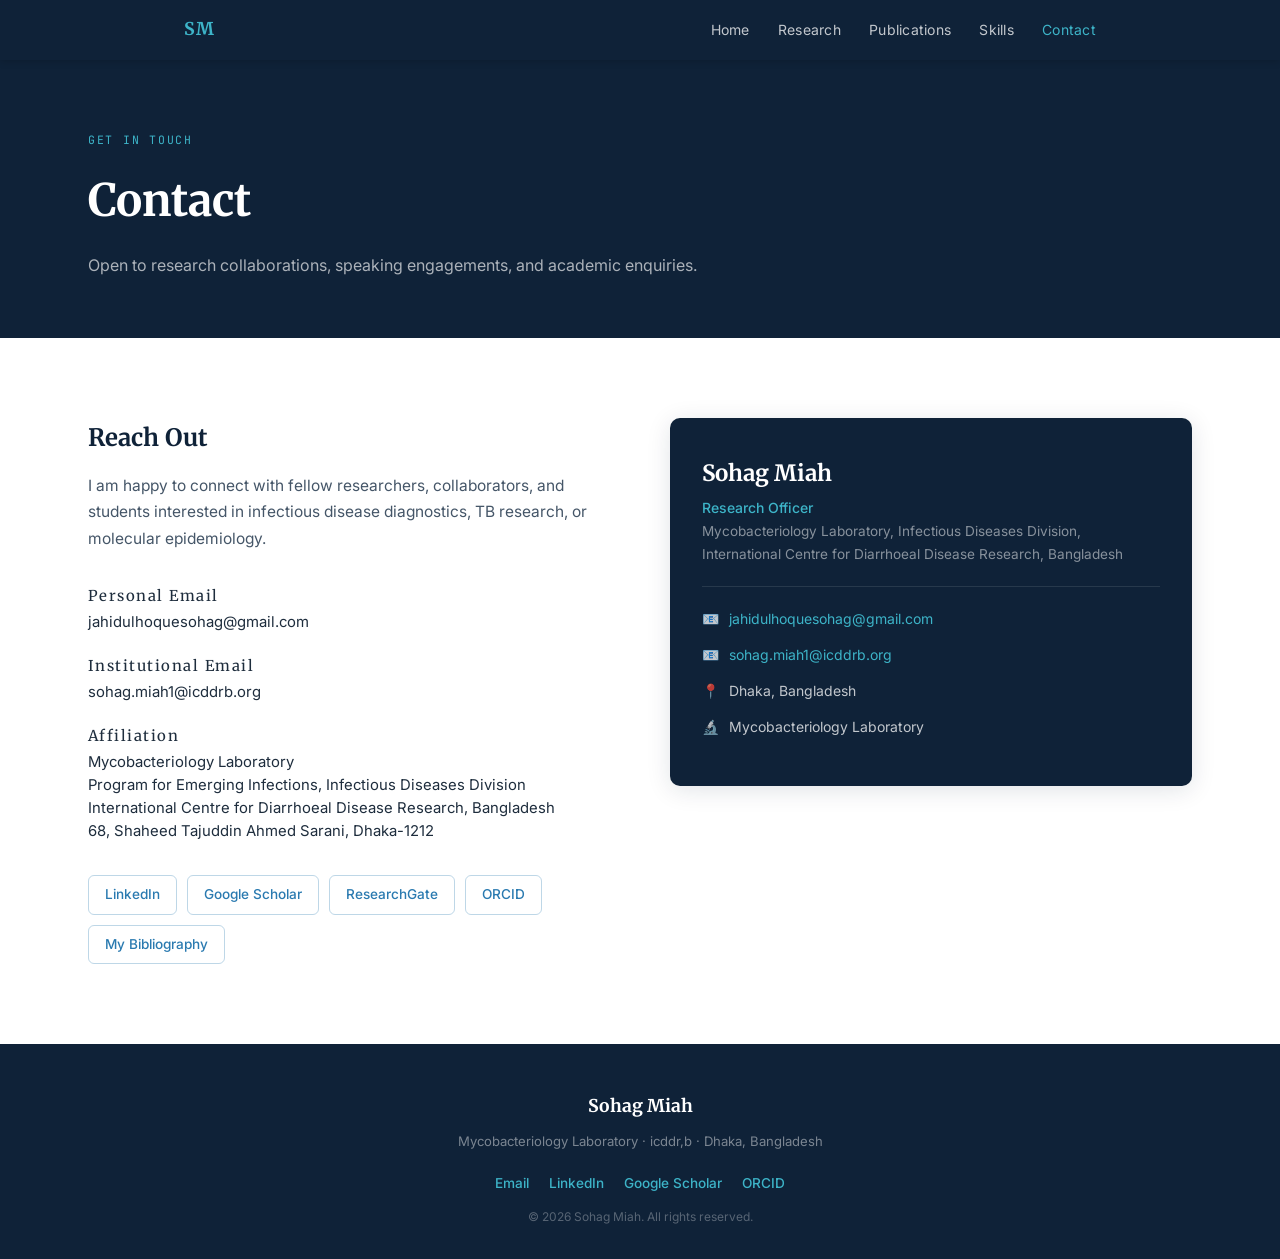
==== commit df40b6dc: "Update contact.html" ====
--- a/contact.html
+++ b/contact.html
@@ -12,7 +12,7 @@
 
   <header class="site-header">
     <nav class="nav-inner">
-      <div class="nav-brand"><img src="logo.png" alt="Sohag Miah Logo" class="logo-img"></div>
+      <div class="nav-brand">SM</div>
       <ul class="nav-links">
         <li><a href="index.html">Home</a></li>
         <li><a href="research.html">Research</a></li>
--- a/styles.css
+++ b/styles.css
@@ -123,7 +123,10 @@
   color: var(--teal);
   letter-spacing: 0.04em;
 }
-
+.logo-img {
+  height: 38px;
+  width: auto;
+}
 .nav-links {
   display: flex;
   gap: 28px;
